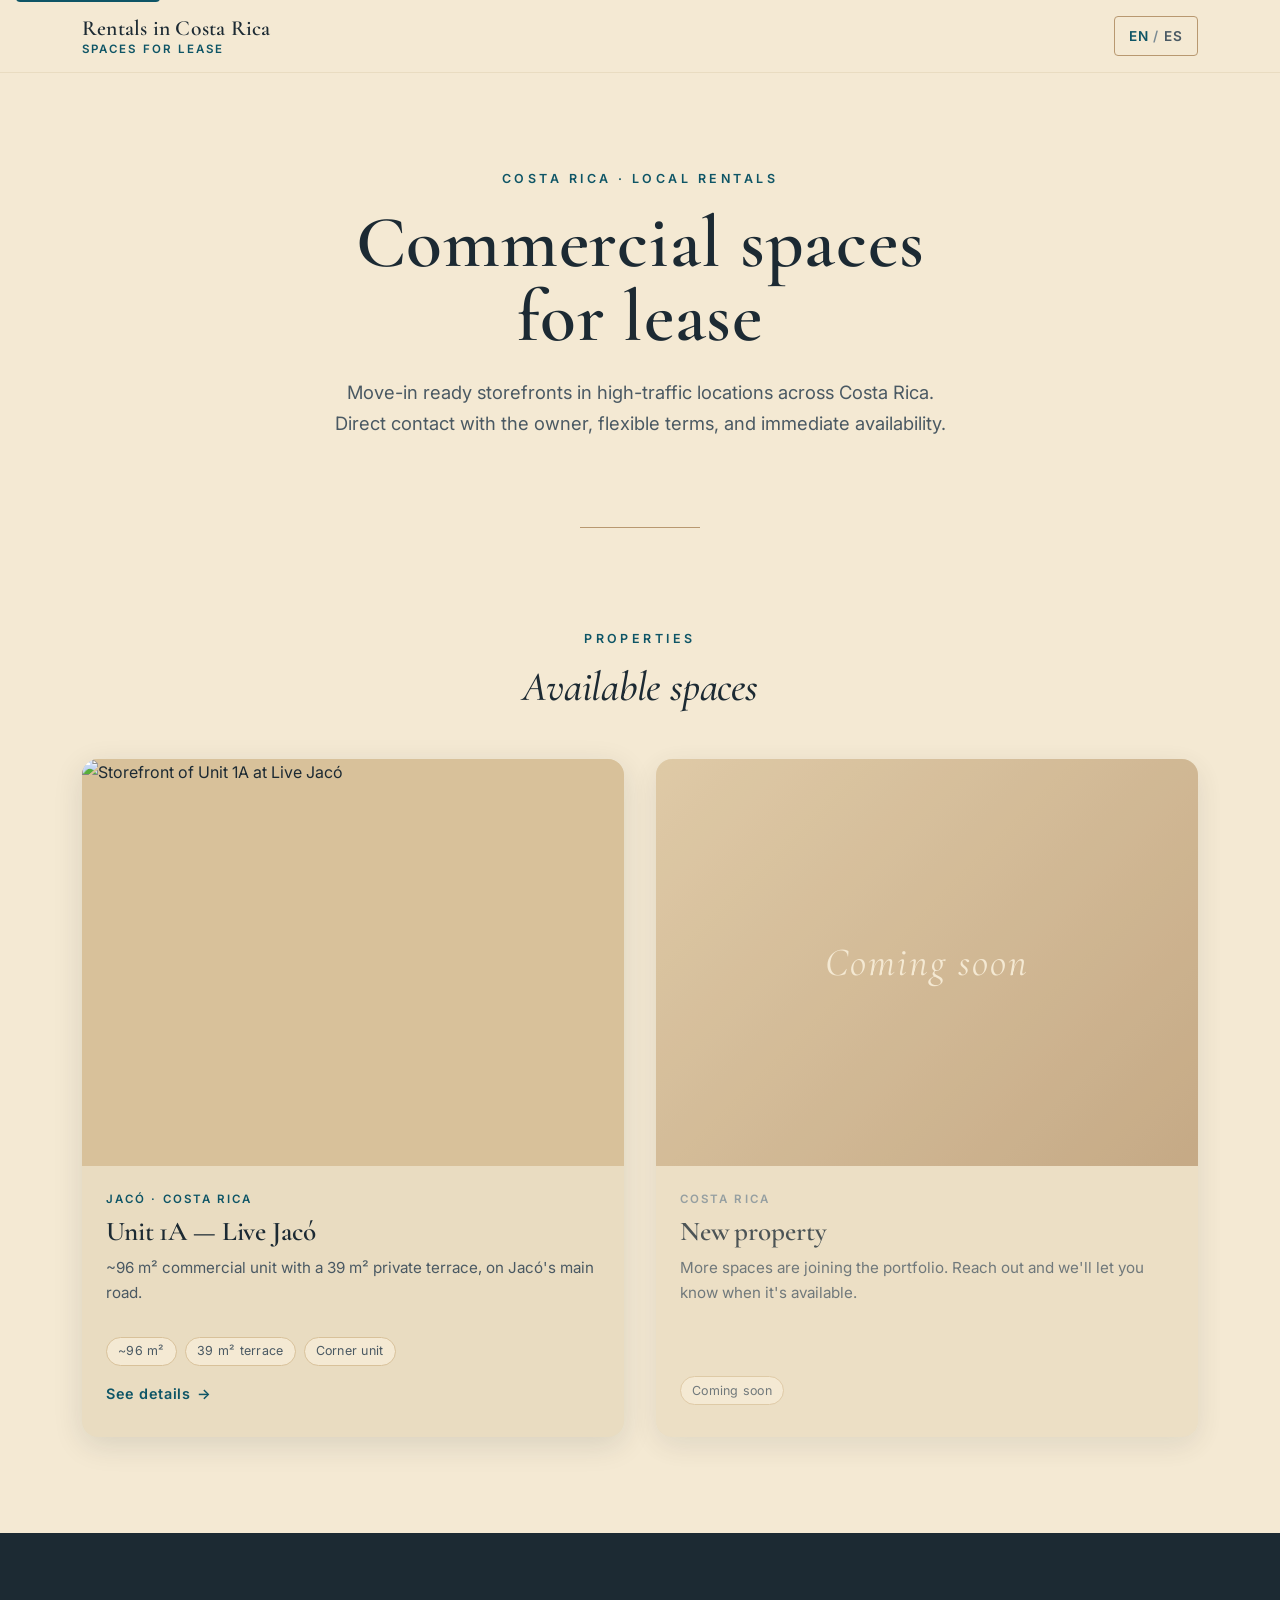
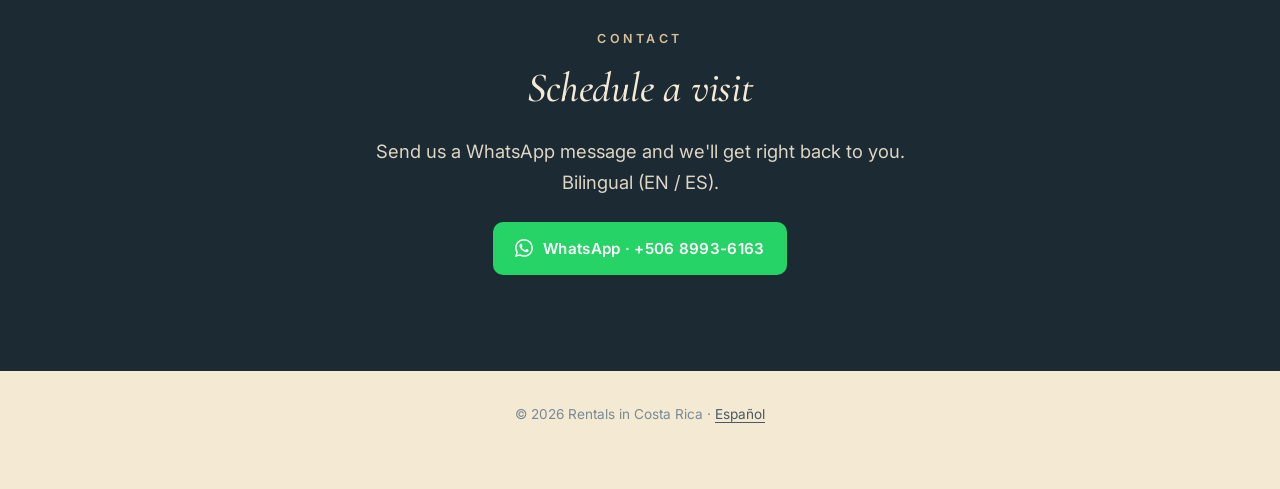
==== docs/en/index.html @ 7b813b88 "Initial commit: rentalincostarica.com home (bilingual ES/EN)" ====
<!doctype html>
<html lang="en">
<head>
  <meta charset="utf-8">
  <meta name="viewport" content="width=device-width, initial-scale=1">
  <title>Rentals in Costa Rica — Commercial Spaces for Lease</title>
  <meta name="description" content="Commercial spaces for lease in Costa Rica. Move-in ready storefronts in high-traffic locations.">
  <meta name="theme-color" content="#0e5566">

  <link rel="canonical" href="https://rentalincostarica.com/en/">
  <link rel="alternate" hreflang="es" href="https://rentalincostarica.com/">
  <link rel="alternate" hreflang="en" href="https://rentalincostarica.com/en/">
  <link rel="alternate" hreflang="x-default" href="https://rentalincostarica.com/">

  <!-- Open Graph -->
  <meta property="og:type" content="website">
  <meta property="og:locale" content="en_US">
  <meta property="og:locale:alternate" content="es_CR">
  <meta property="og:title" content="Rentals in Costa Rica — Commercial Spaces for Lease">
  <meta property="og:description" content="Commercial spaces for lease in Costa Rica. Move-in ready storefronts in high-traffic locations.">
  <meta property="og:url" content="https://rentalincostarica.com/en/">
  <meta name="twitter:card" content="summary_large_image">

  <!-- Fonts -->
  <link rel="preconnect" href="https://fonts.googleapis.com">
  <link rel="preconnect" href="https://fonts.gstatic.com" crossorigin>
  <link href="https://fonts.googleapis.com/css2?family=Cormorant+Garamond:ital,wght@0,500;0,600;0,700;1,500;1,600&family=Inter:wght@400;500;600;700&display=swap" rel="stylesheet">

  <link rel="stylesheet" href="../css/style.css">
</head>
<body>

<a class="skip-link" href="#content">Skip to content</a>

<header class="site-header">
  <div class="site-header__inner">
    <a class="brand" href="./" aria-label="Rentals in Costa Rica — Home">
      <span class="brand__name">Rentals in Costa Rica</span>
      <span class="brand__sub">Spaces for Lease</span>
    </a>
    <a class="lang-toggle" href="../" aria-label="Cambiar a español">
      <span class="lang-toggle__current">EN</span>
      <span class="lang-toggle__sep">/</span>
      <span class="lang-toggle__other">ES</span>
    </a>
  </div>
</header>

<main id="content">

  <!-- ============ HERO ============ -->
  <section class="hero">
    <div class="hero__inner">
      <p class="eyebrow">Costa Rica · Local Rentals</p>
      <h1>Commercial spaces<br>for lease</h1>
      <p class="lead">
        Move-in ready storefronts in high-traffic locations across Costa Rica.
        Direct contact with the owner, flexible terms, and immediate availability.
      </p>
    </div>
  </section>

  <!-- ============ PROPERTIES ============ -->
  <section class="section" id="properties">
    <div class="container">
      <div class="section-head">
        <p class="eyebrow">Properties</p>
        <h2>Available spaces</h2>
      </div>

      <div class="props">

        <!-- Unit 1A · Live Jacó -->
        <a class="prop" href="/jaco-live-local/en/" aria-label="See Unit 1A at Live Jacó">
          <div class="prop__img">
            <img src="/jaco-live-local/images/gallery/fachada-600.webp"
                 alt="Storefront of Unit 1A at Live Jacó"
                 width="600" height="451"
                 loading="lazy"
                 onerror="this.onerror=null;this.src='/jaco-live-local/images/gallery/fachada-600.jpg';">
          </div>
          <div class="prop__body">
            <p class="prop__loc">Jacó · Costa Rica</p>
            <h3 class="prop__title">Unit 1A — Live Jacó</h3>
            <p class="prop__sub">~96 m² commercial unit with a 39 m² private terrace, on Jacó's main road.</p>
            <div class="prop__meta">
              <span class="prop__tag">~96 m²</span>
              <span class="prop__tag">39 m² terrace</span>
              <span class="prop__tag">Corner unit</span>
            </div>
            <span class="prop__cta">See details</span>
          </div>
        </a>

        <!-- Coming soon placeholder -->
        <div class="prop prop--soon" aria-label="New property coming soon">
          <div class="prop__img">
            <div class="prop__placeholder">Coming soon</div>
          </div>
          <div class="prop__body">
            <p class="prop__loc">Costa Rica</p>
            <h3 class="prop__title">New property</h3>
            <p class="prop__sub">More spaces are joining the portfolio. Reach out and we'll let you know when it's available.</p>
            <div class="prop__meta">
              <span class="prop__tag">Coming soon</span>
            </div>
          </div>
        </div>

      </div>
    </div>
  </section>

  <!-- ============ CONTACT ============ -->
  <section class="section section--dark contact" id="contact">
    <div class="container-narrow">
      <p class="eyebrow">Contact</p>
      <h2>Schedule a visit</h2>
      <p class="lead">
        Send us a WhatsApp message and we'll get right back to you. Bilingual (EN / ES).
      </p>
      <a class="btn btn--whatsapp"
         href="https://wa.me/50689936163?text=Hi%2C%20I%27d%20like%20to%20learn%20about%20your%20available%20properties."
         target="_blank" rel="noopener">
        <svg class="btn-icon" viewBox="0 0 24 24" fill="currentColor" aria-hidden="true">
          <path d="M17.472 14.382c-.297-.149-1.758-.867-2.03-.967-.273-.099-.471-.148-.67.15-.197.297-.767.966-.94 1.164-.173.199-.347.223-.644.075-.297-.15-1.255-.463-2.39-1.475-.883-.788-1.48-1.761-1.653-2.059-.173-.297-.018-.458.13-.606.134-.133.298-.347.446-.52.149-.174.198-.298.298-.497.099-.198.05-.371-.025-.52-.075-.149-.669-1.612-.916-2.207-.242-.579-.487-.5-.669-.51l-.57-.01c-.198 0-.52.074-.792.372s-1.04 1.016-1.04 2.479 1.065 2.876 1.213 3.074c.149.198 2.095 3.2 5.077 4.487.709.306 1.262.489 1.694.625.712.227 1.36.195 1.871.118.571-.085 1.758-.719 2.006-1.413.247-.694.247-1.289.173-1.413-.074-.124-.272-.198-.57-.347zM12.05 21.785h-.004a9.87 9.87 0 0 1-5.031-1.378l-.361-.214-3.741.982.998-3.648-.235-.374a9.86 9.86 0 0 1-1.51-5.26c.001-5.45 4.436-9.884 9.889-9.884 2.64 0 5.122 1.03 6.988 2.898a9.825 9.825 0 0 1 2.893 6.99c-.003 5.45-4.437 9.884-9.886 9.884zm8.413-18.297A11.815 11.815 0 0 0 12.05 0C5.495 0 .16 5.335.157 11.892c0 2.096.547 4.142 1.588 5.945L.057 24l6.305-1.654a11.882 11.882 0 0 0 5.683 1.448h.005c6.554 0 11.89-5.335 11.893-11.892a11.821 11.821 0 0 0-3.48-8.413z"/>
        </svg>
        WhatsApp · +506 8993-6163
      </a>
    </div>
  </section>

</main>

<footer class="site-footer">
  <div class="container">
    <p>© <span id="y"></span> Rentals in Costa Rica · <a href="../">Español</a></p>
  </div>
  <script>document.getElementById('y').textContent = new Date().getFullYear();</script>
</footer>

</body>
</html>
---- docs/css/style.css ----
/* ============================================================
   Rentals in Costa Rica — Home / Portfolio
   Shares the visual language of the Live Jacó site:
   warm cream background, teal primary, sand accents,
   Cormorant Garamond serif + Inter sans.
   ============================================================ */

/* ---------- Reset & base ---------- */
*, *::before, *::after { box-sizing: border-box; }
html { -webkit-text-size-adjust: 100%; scroll-behavior: smooth; }
@media (prefers-reduced-motion: reduce) {
  html { scroll-behavior: auto; }
  *, *::before, *::after { animation-duration: 0.001ms !important; transition-duration: 0.001ms !important; }
}
body {
  margin: 0;
  font-family: var(--font-body);
  font-size: 16px;
  line-height: 1.65;
  color: var(--c-ink);
  background: var(--c-cream);
  -webkit-font-smoothing: antialiased;
  text-rendering: optimizeLegibility;
}
img { max-width: 100%; height: auto; display: block; }
a { color: var(--c-primary); text-underline-offset: 3px; text-decoration-thickness: 1px; }
a:hover { text-decoration-thickness: 2px; }
button { font: inherit; cursor: pointer; }
:focus-visible { outline: 3px solid var(--c-accent); outline-offset: 3px; border-radius: 4px; }

/* ---------- Tokens ---------- */
:root {
  --c-dark: #1c2a33;
  --c-dark-2: #243641;
  --c-primary: #0e5566;
  --c-primary-light: #3d8593;
  --c-cream: #f4e9d3;
  --c-cream-2: #e9dcc1;
  --c-sand: #d8c19a;
  --c-sand-dark: #b89870;
  --c-accent: #b8702f;
  --c-accent-dark: #9a5a23;
  --c-ink: #1c2a33;
  --c-ink-soft: #4a5963;
  --c-ink-mute: #7a8a93;
  --c-on-dark: #f4e9d3;
  --c-whatsapp: #25d366;
  --c-whatsapp-dark: #1ebe5b;

  --font-display: "Cormorant Garamond", "Playfair Display", Georgia, "Times New Roman", serif;
  --font-body: "Inter", -apple-system, BlinkMacSystemFont, "Segoe UI", Roboto, "Helvetica Neue", Arial, sans-serif;

  --radius-sm: 4px;
  --radius: 10px;
  --radius-lg: 16px;
  --shadow-soft: 0 8px 30px rgba(28, 42, 51, 0.12);
  --shadow-img: 0 16px 40px rgba(28, 42, 51, 0.25);

  --container: 1180px;
  --container-narrow: 880px;

  --space-1: 0.5rem;
  --space-2: 1rem;
  --space-3: 1.5rem;
  --space-4: 2rem;
  --space-5: 3rem;
  --space-6: 4rem;
  --space-7: 6rem;
  --space-8: 8rem;
}

/* ---------- Typography ---------- */
h1, h2, h3, h4 {
  font-family: var(--font-display);
  font-weight: 600;
  line-height: 1.1;
  margin: 0 0 var(--space-3);
  color: var(--c-ink);
  letter-spacing: -0.005em;
}
h1 {
  font-size: clamp(2.4rem, 5vw + 1rem, 4.6rem);
  font-weight: 600;
  letter-spacing: 0.01em;
  line-height: 1.0;
}
h2 {
  font-size: clamp(1.8rem, 3vw + 0.8rem, 2.6rem);
  font-weight: 500;
  font-style: italic;
}
h3 {
  font-size: clamp(1.05rem, 0.4vw + 1rem, 1.25rem);
  font-weight: 600;
  font-style: normal;
  font-family: var(--font-body);
  letter-spacing: 0.01em;
}
p { margin: 0 0 var(--space-2); }

.eyebrow {
  font-family: var(--font-body);
  font-size: 0.78rem;
  font-weight: 600;
  letter-spacing: 0.28em;
  text-transform: uppercase;
  color: var(--c-primary);
  margin-bottom: var(--space-2);
}

.lead {
  font-size: 1.15rem;
  color: var(--c-ink-soft);
  line-height: 1.7;
}

/* ---------- Layout ---------- */
.container { max-width: var(--container); margin: 0 auto; padding: 0 var(--space-4); }
.container-narrow { max-width: var(--container-narrow); margin: 0 auto; padding: 0 var(--space-4); }

.section { padding: var(--space-7) 0; }
.section--dark { background: var(--c-dark); color: var(--c-on-dark); }
.section--dark .eyebrow { color: var(--c-sand); }
.section--dark h2, .section--dark h3 { color: var(--c-on-dark); }

.skip-link {
  position: absolute; top: -40px; left: var(--space-2);
  background: var(--c-primary); color: white; padding: var(--space-1) var(--space-2);
  border-radius: var(--radius-sm); z-index: 100;
}
.skip-link:focus { top: var(--space-2); }

/* ---------- Header ---------- */
.site-header {
  position: sticky; top: 0; z-index: 50;
  background: var(--c-cream);
  border-bottom: 1px solid var(--c-cream-2);
}
.site-header__inner {
  max-width: var(--container);
  margin: 0 auto;
  padding: var(--space-2) var(--space-4);
  display: flex; align-items: center; justify-content: space-between;
  gap: var(--space-3);
}
.brand {
  display: flex; flex-direction: column;
  text-decoration: none; color: var(--c-ink);
  line-height: 1.1;
}
.brand__name {
  font-family: var(--font-display);
  font-size: 1.35rem;
  font-weight: 600;
  letter-spacing: 0.01em;
}
.brand__sub {
  font-size: 0.72rem;
  font-weight: 600;
  letter-spacing: 0.18em;
  text-transform: uppercase;
  color: var(--c-primary);
  margin-top: 2px;
}
.lang-toggle {
  display: inline-flex; align-items: center; gap: 0.25rem;
  font-weight: 600; font-size: 0.85rem;
  letter-spacing: 0.1em; text-transform: uppercase;
  text-decoration: none;
  padding: 0.5rem 0.85rem;
  border: 1px solid var(--c-sand-dark);
  border-radius: var(--radius-sm);
  color: var(--c-ink-soft);
  background: transparent;
}
.lang-toggle:hover { background: var(--c-cream-2); }
.lang-toggle__current { color: var(--c-primary); }
.lang-toggle__sep { color: var(--c-ink-mute); }

/* ---------- Hero ---------- */
.hero {
  padding: var(--space-7) 0 var(--space-6);
  position: relative;
  overflow: hidden;
}
.hero::after {
  content: ""; position: absolute;
  bottom: 0; left: 50%;
  transform: translateX(-50%);
  width: 120px; height: 1px;
  background: var(--c-sand-dark);
}
.hero__inner {
  max-width: var(--container-narrow);
  margin: 0 auto;
  padding: 0 var(--space-4);
  text-align: center;
}
.hero h1 { margin-bottom: var(--space-3); }
.hero .lead { max-width: 640px; margin: 0 auto var(--space-3); }

/* ---------- Property cards ---------- */
.props {
  display: grid;
  grid-template-columns: repeat(auto-fit, minmax(280px, 1fr));
  gap: var(--space-4);
}
.prop {
  display: flex; flex-direction: column;
  background: var(--c-cream-2);
  border-radius: var(--radius-lg);
  overflow: hidden;
  text-decoration: none;
  color: inherit;
  box-shadow: var(--shadow-soft);
  transition: transform 0.25s ease, box-shadow 0.25s ease;
}
.prop:hover {
  transform: translateY(-4px);
  box-shadow: 0 16px 40px rgba(28, 42, 51, 0.18);
}
.prop--soon { cursor: default; opacity: 0.78; }
.prop--soon:hover { transform: none; box-shadow: var(--shadow-soft); }
.prop__img {
  aspect-ratio: 4 / 3;
  background: var(--c-sand);
  position: relative;
  overflow: hidden;
}
.prop__img img {
  width: 100%; height: 100%; object-fit: cover;
}
.prop__placeholder {
  width: 100%; height: 100%;
  display: flex; align-items: center; justify-content: center;
  background: linear-gradient(135deg, var(--c-sand) 0%, var(--c-sand-dark) 100%);
  color: var(--c-cream);
  font-family: var(--font-display);
  font-size: 2.5rem;
  font-style: italic;
  letter-spacing: 0.05em;
}
.prop__body {
  padding: var(--space-3) var(--space-3) var(--space-4);
  display: flex; flex-direction: column;
  flex: 1;
}
.prop__loc {
  font-size: 0.72rem;
  font-weight: 600;
  letter-spacing: 0.18em;
  text-transform: uppercase;
  color: var(--c-primary);
  margin-bottom: var(--space-1);
}
.prop--soon .prop__loc { color: var(--c-ink-mute); }
.prop__title {
  font-family: var(--font-display);
  font-size: 1.7rem;
  font-weight: 600;
  margin: 0 0 var(--space-1);
  letter-spacing: -0.005em;
  line-height: 1.1;
}
.prop__sub {
  color: var(--c-ink-soft);
  font-size: 0.95rem;
  margin: 0 0 var(--space-2);
}
.prop__meta {
  display: flex; flex-wrap: wrap;
  gap: 0.5rem;
  margin-top: auto;
  padding-top: var(--space-2);
  font-size: 0.85rem;
  color: var(--c-ink-soft);
}
.prop__tag {
  background: var(--c-cream);
  border: 1px solid var(--c-sand);
  border-radius: 999px;
  padding: 0.2rem 0.7rem;
  font-size: 0.78rem;
  letter-spacing: 0.02em;
}
.prop__cta {
  display: inline-flex; align-items: center; gap: 0.4rem;
  margin-top: var(--space-2);
  color: var(--c-primary);
  font-weight: 600;
  font-size: 0.9rem;
  letter-spacing: 0.04em;
}
.prop__cta::after { content: "→"; transition: transform 0.2s; }
.prop:hover .prop__cta::after { transform: translateX(4px); }

/* ---------- Contact / dark band ---------- */
.contact { text-align: center; }
.contact .lead { max-width: 540px; margin: 0 auto var(--space-3); color: var(--c-on-dark); opacity: 0.9; }
.btn {
  display: inline-flex; align-items: center; gap: 0.6rem;
  padding: 0.85rem 1.4rem;
  border-radius: var(--radius);
  font-weight: 600;
  font-size: 0.95rem;
  letter-spacing: 0.02em;
  text-decoration: none;
  border: 0;
  transition: transform 0.15s, box-shadow 0.15s;
}
.btn--whatsapp {
  background: var(--c-whatsapp);
  color: white;
}
.btn--whatsapp:hover {
  background: var(--c-whatsapp-dark);
  transform: translateY(-1px);
  box-shadow: 0 6px 18px rgba(37, 211, 102, 0.35);
}
.btn-icon { width: 18px; height: 18px; flex-shrink: 0; }

/* ---------- Footer ---------- */
.site-footer {
  padding: var(--space-4) 0 var(--space-5);
  text-align: center;
  font-size: 0.85rem;
  color: var(--c-ink-mute);
}
.site-footer a { color: var(--c-ink-soft); }

/* ---------- Section heading helper ---------- */
.section-head { text-align: center; margin-bottom: var(--space-5); }
.section-head .eyebrow { display: inline-block; }

/* ---------- Responsive tweaks ---------- */
@media (max-width: 640px) {
  .section { padding: var(--space-6) 0; }
  .hero { padding: var(--space-5) 0 var(--space-5); }
  .site-header__inner { padding: var(--space-2); }
}
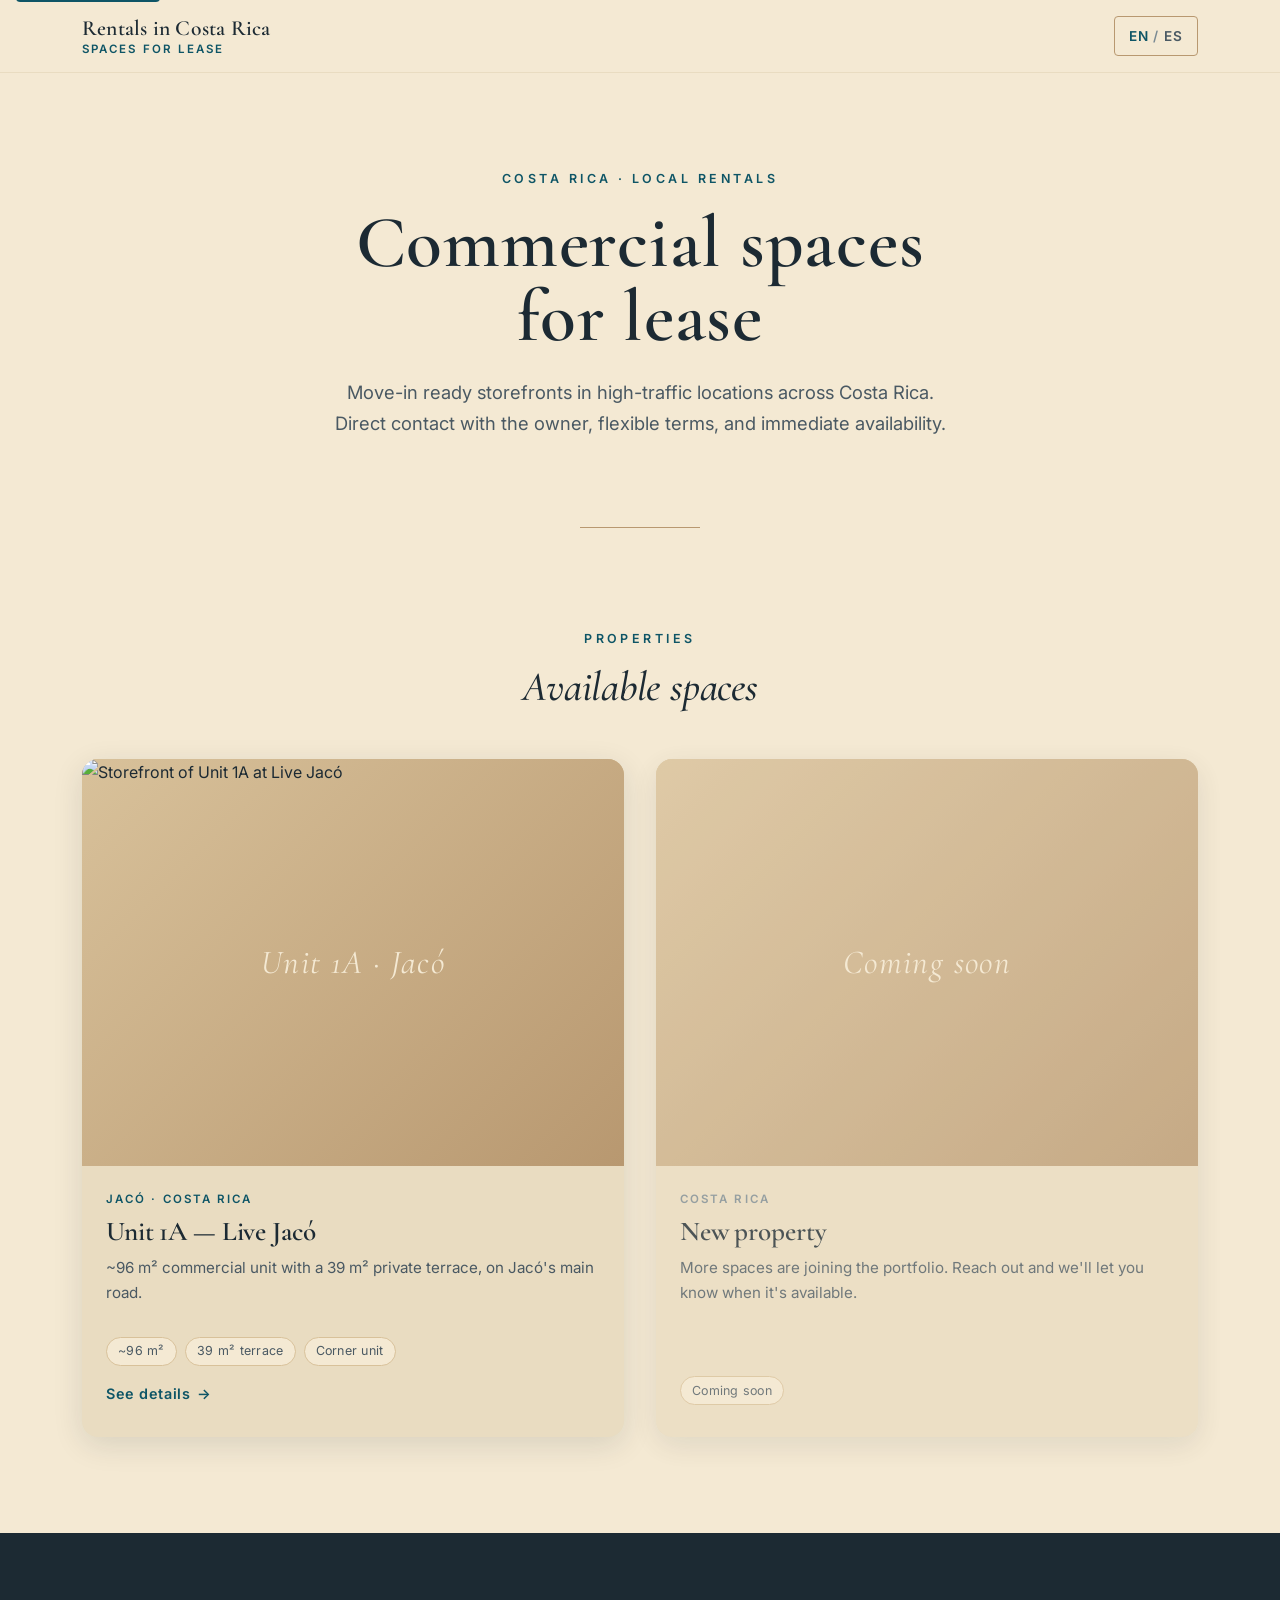
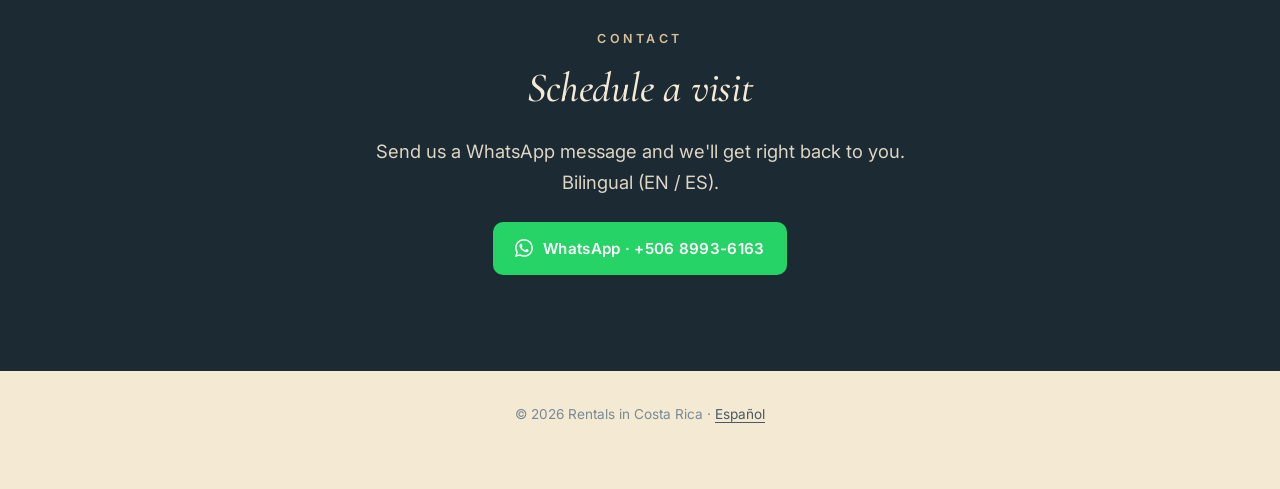
==== commit 1cf39be6: "Fix local preview: bundle Jaco card image, add placeholder fallback, localhost link swap" ====
--- a/docs/en/index.html
+++ b/docs/en/index.html
@@ -71,13 +71,14 @@
       <div class="props">
 
         <!-- Unit 1A · Live Jacó -->
-        <a class="prop" href="/jaco-live-local/en/" aria-label="See Unit 1A at Live Jacó">
+        <a class="prop" href="/jaco-live-local/en/" data-local-href="../../docs/en/" aria-label="See Unit 1A at Live Jacó">
           <div class="prop__img">
-            <img src="/jaco-live-local/images/gallery/fachada-600.webp"
+            <div class="prop__placeholder" aria-hidden="true">Unit 1A · Jacó</div>
+            <img src="images/properties/jaco-live-local.webp"
                  alt="Storefront of Unit 1A at Live Jacó"
                  width="600" height="451"
                  loading="lazy"
-                 onerror="this.onerror=null;this.src='/jaco-live-local/images/gallery/fachada-600.jpg';">
+                 onerror="this.onerror=null;this.src='images/properties/jaco-live-local.jpg';">
           </div>
           <div class="prop__body">
             <p class="prop__loc">Jacó · Costa Rica</p>
@@ -139,5 +140,16 @@
   <script>document.getElementById('y').textContent = new Date().getFullYear();</script>
 </footer>
 
+
+<!-- Local dev convenience: swap absolute /jaco-live-local/ links to relative paths when on localhost -->
+<script>
+(function () {
+  if (location.hostname !== 'localhost' && location.hostname !== '127.0.0.1') return;
+  document.querySelectorAll('a[data-local-href]').forEach(function (a) {
+    a.setAttribute('href', a.getAttribute('data-local-href'));
+  });
+})();
+</script>
+
 </body>
 </html>
--- a/docs/css/style.css
+++ b/docs/css/style.css
@@ -228,17 +228,23 @@
   overflow: hidden;
 }
 .prop__img img {
-  width: 100%; height: 100%; object-fit: cover;
+  position: absolute; inset: 0;
+  width: 100%; height: 100%;
+  object-fit: cover;
+  z-index: 1;
 }
 .prop__placeholder {
-  width: 100%; height: 100%;
+  position: absolute; inset: 0;
   display: flex; align-items: center; justify-content: center;
   background: linear-gradient(135deg, var(--c-sand) 0%, var(--c-sand-dark) 100%);
   color: var(--c-cream);
   font-family: var(--font-display);
-  font-size: 2.5rem;
+  font-size: clamp(1.2rem, 2vw + 0.5rem, 2.2rem);
   font-style: italic;
-  letter-spacing: 0.05em;
+  letter-spacing: 0.04em;
+  text-align: center;
+  padding: 0 1rem;
+  z-index: 0;
 }
 .prop__body {
   padding: var(--space-3) var(--space-3) var(--space-4);
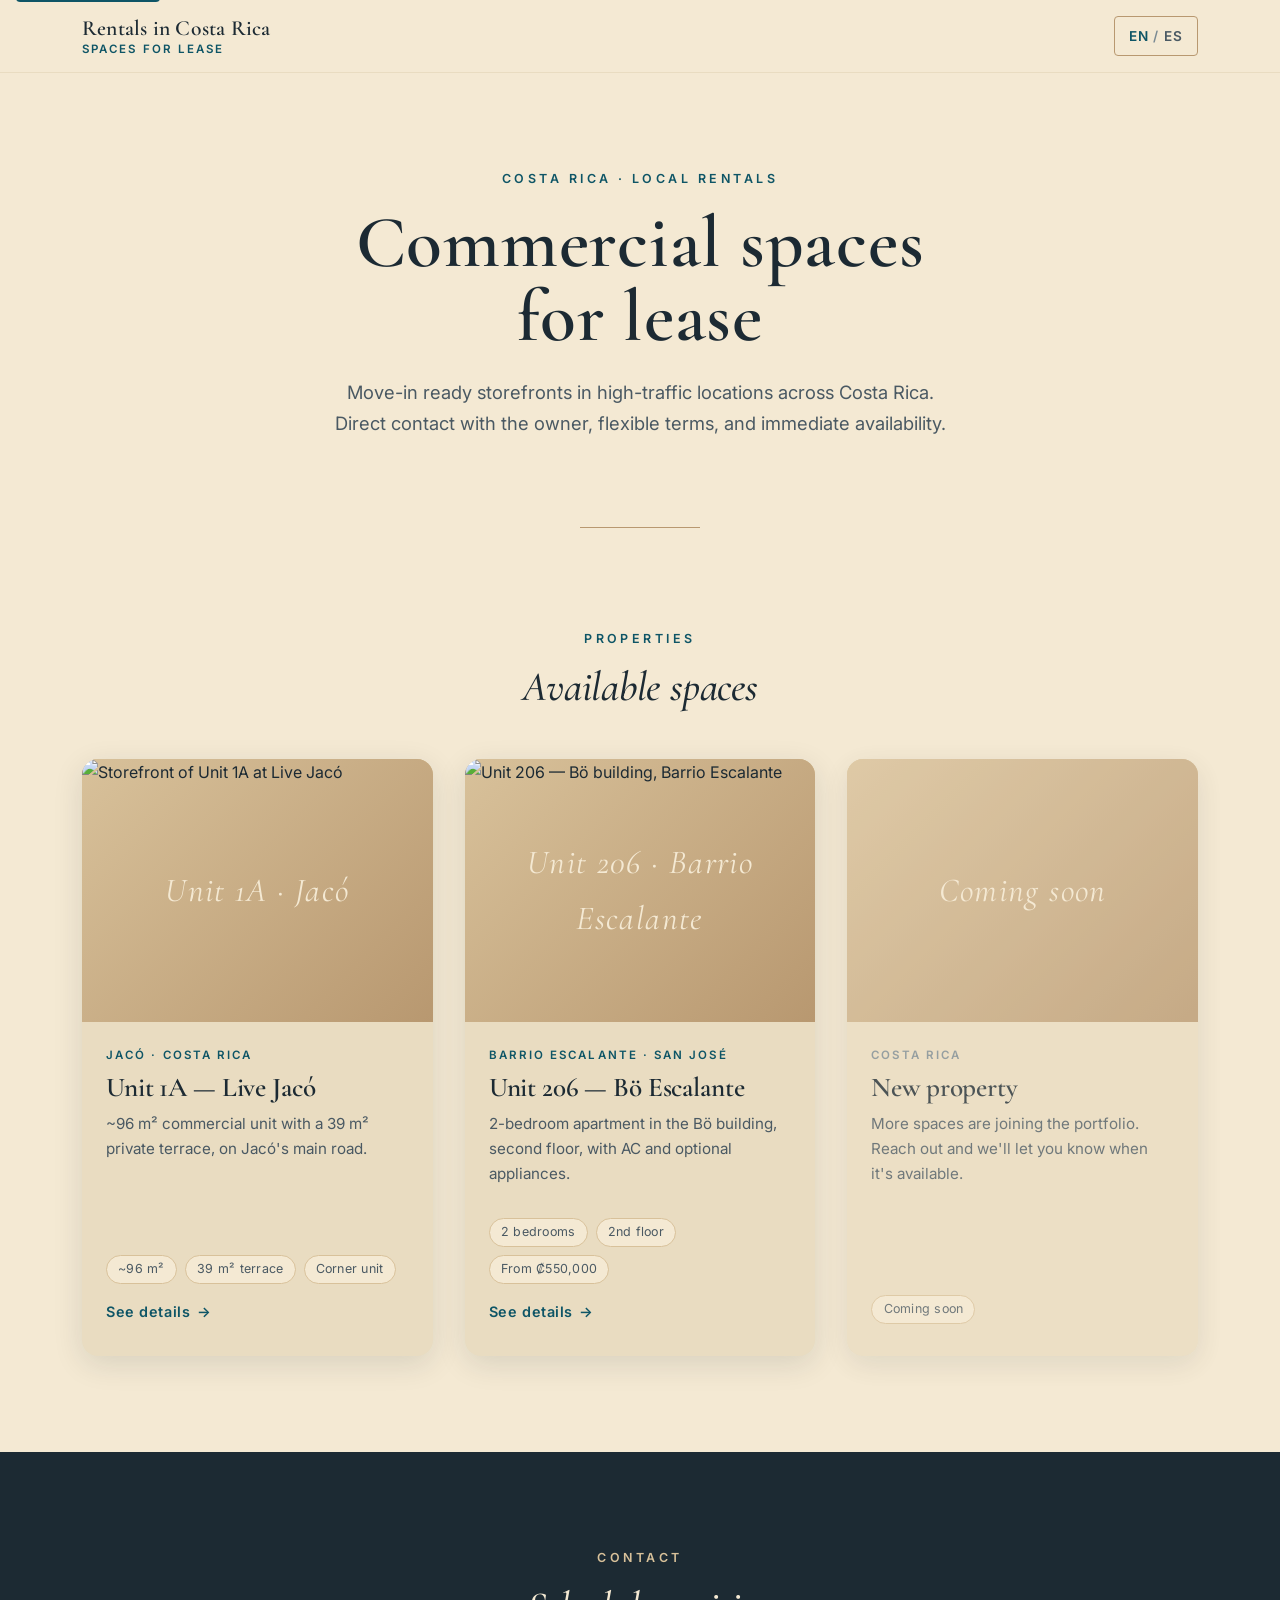
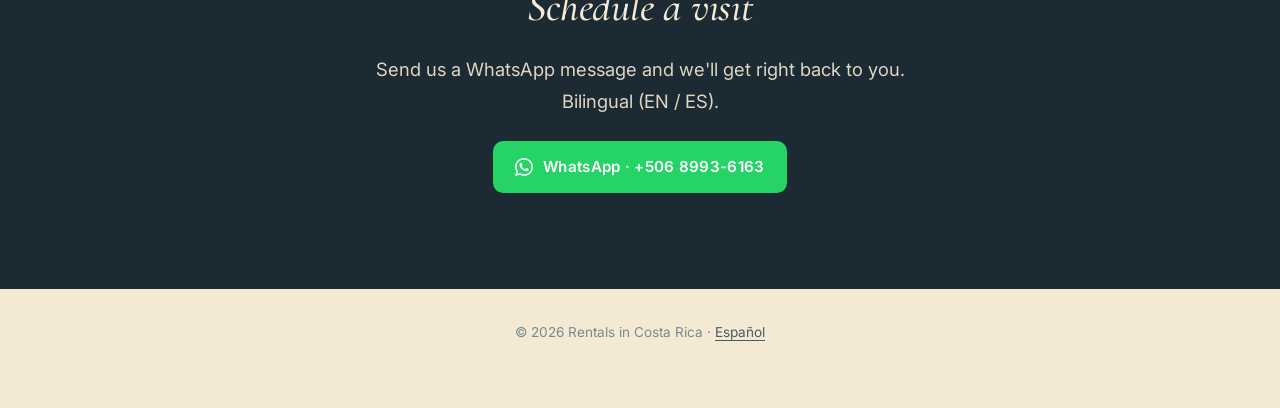
==== commit 06c752b1: "Add Apto 206 (Bö Escalante) listing to hub ES and EN cards link to /bo-206/ with the same pattern as" ====
--- a/docs/en/index.html
+++ b/docs/en/index.html
@@ -93,6 +93,29 @@
           </div>
         </a>
 
+        <!-- Unit 206 · Bö Escalante -->
+        <a class="prop" href="/bo-206/en/" data-local-href="../../../bo-206/docs/en/" aria-label="See Unit 206 at Bö Escalante">
+          <div class="prop__img">
+            <div class="prop__placeholder" aria-hidden="true">Unit 206 · Barrio Escalante</div>
+            <img src="images/properties/bo-206.webp"
+                 alt="Unit 206 — Bö building, Barrio Escalante"
+                 width="600" height="450"
+                 loading="lazy"
+                 onerror="this.onerror=null;this.src='images/properties/bo-206.jpg';">
+          </div>
+          <div class="prop__body">
+            <p class="prop__loc">Barrio Escalante · San José</p>
+            <h3 class="prop__title">Unit 206 — Bö Escalante</h3>
+            <p class="prop__sub">2-bedroom apartment in the Bö building, second floor, with AC and optional appliances.</p>
+            <div class="prop__meta">
+              <span class="prop__tag">2 bedrooms</span>
+              <span class="prop__tag">2nd floor</span>
+              <span class="prop__tag">From ₡550,000</span>
+            </div>
+            <span class="prop__cta">See details</span>
+          </div>
+        </a>
+
         <!-- Coming soon placeholder -->
         <div class="prop prop--soon" aria-label="New property coming soon">
           <div class="prop__img">
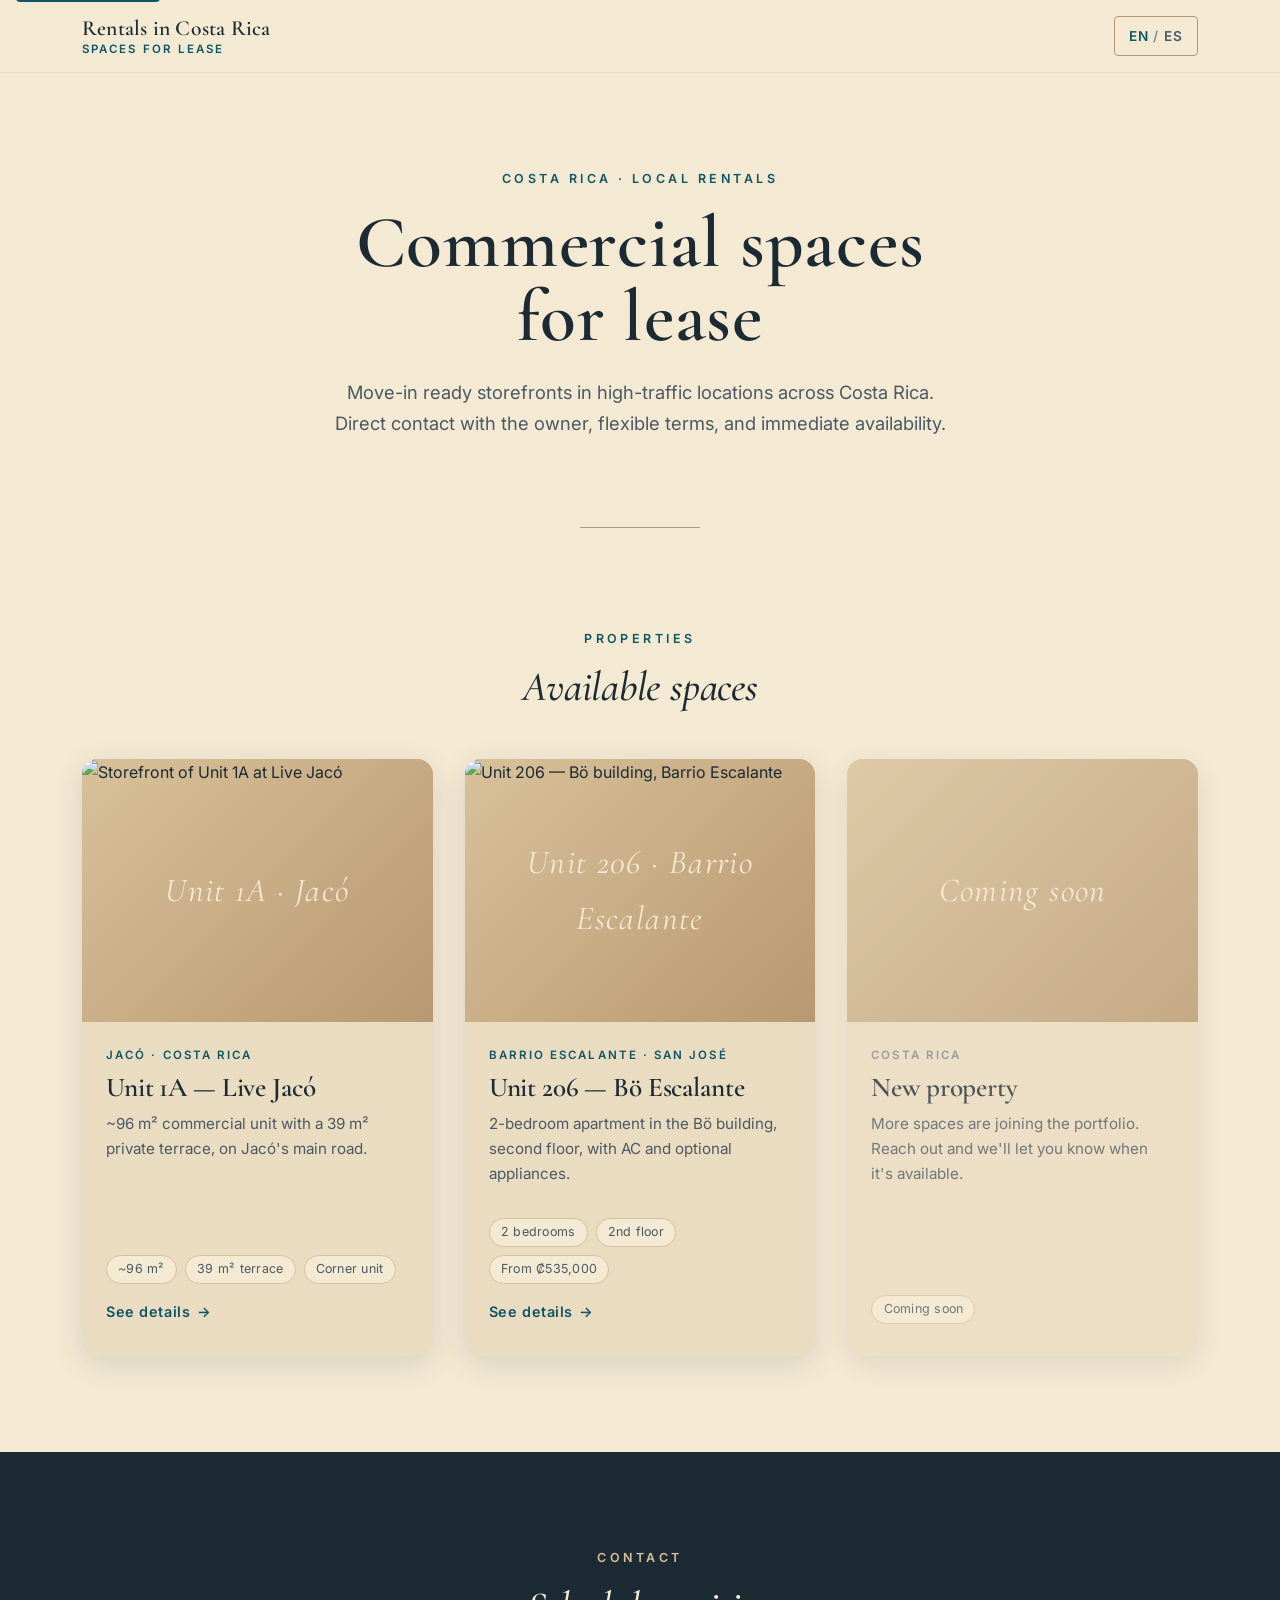
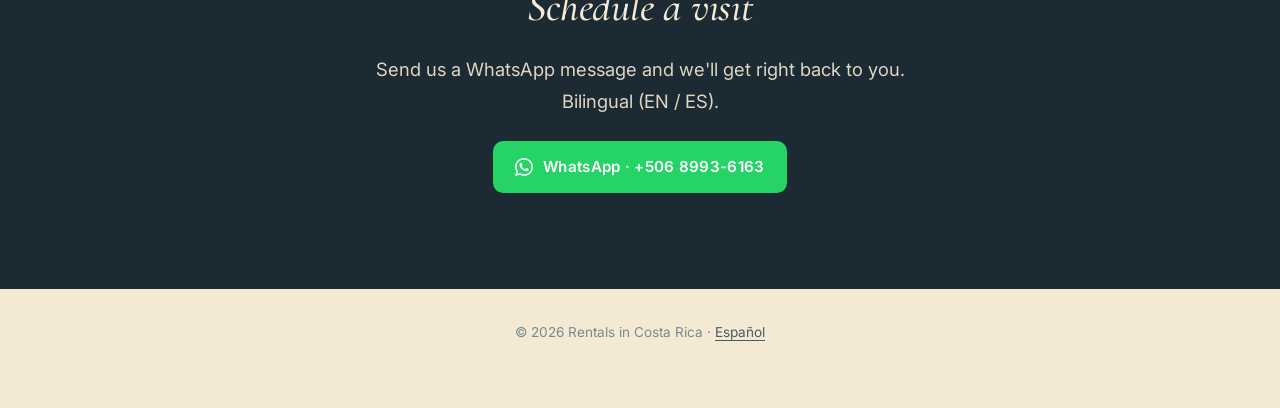
==== commit 1f363709: "improve inspiration section" ====
--- a/docs/en/index.html
+++ b/docs/en/index.html
@@ -110,7 +110,7 @@
             <div class="prop__meta">
               <span class="prop__tag">2 bedrooms</span>
               <span class="prop__tag">2nd floor</span>
-              <span class="prop__tag">From ₡550,000</span>
+              <span class="prop__tag">From ₡535,000</span>
             </div>
             <span class="prop__cta">See details</span>
           </div>
